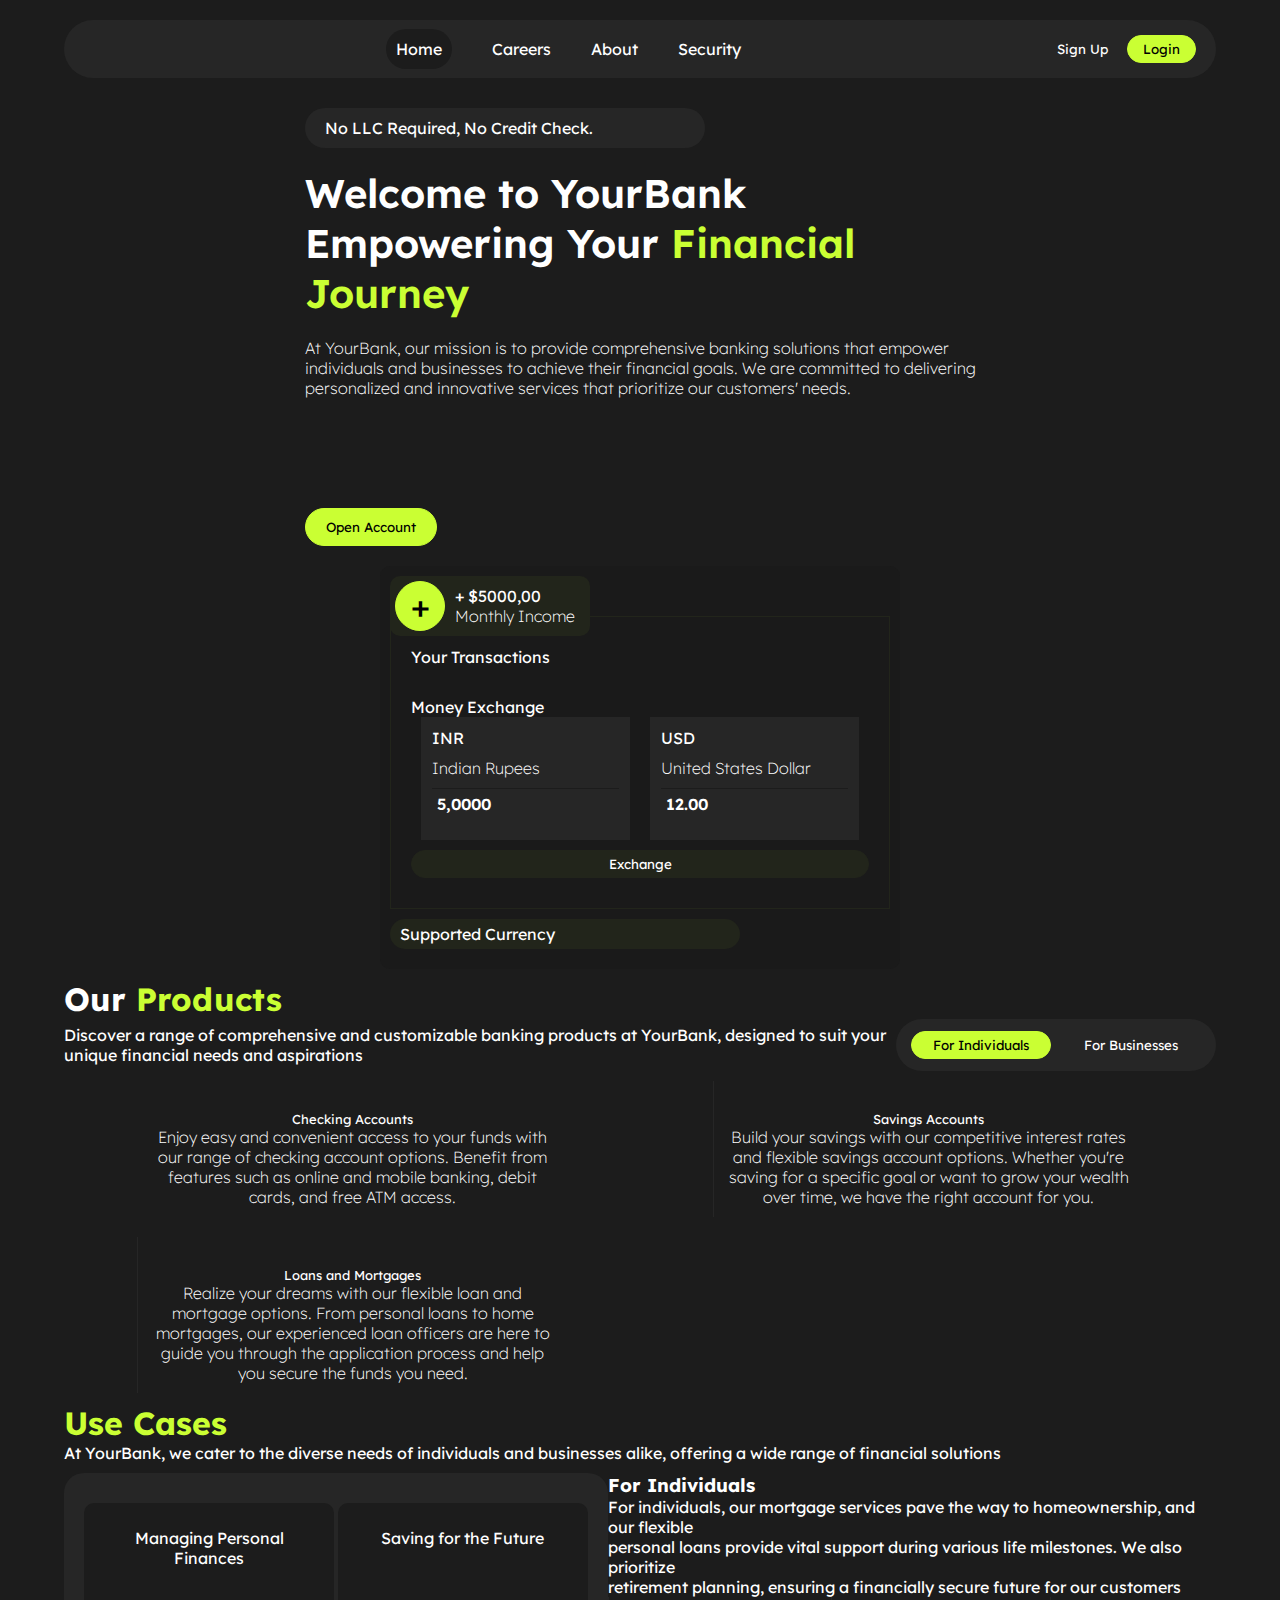
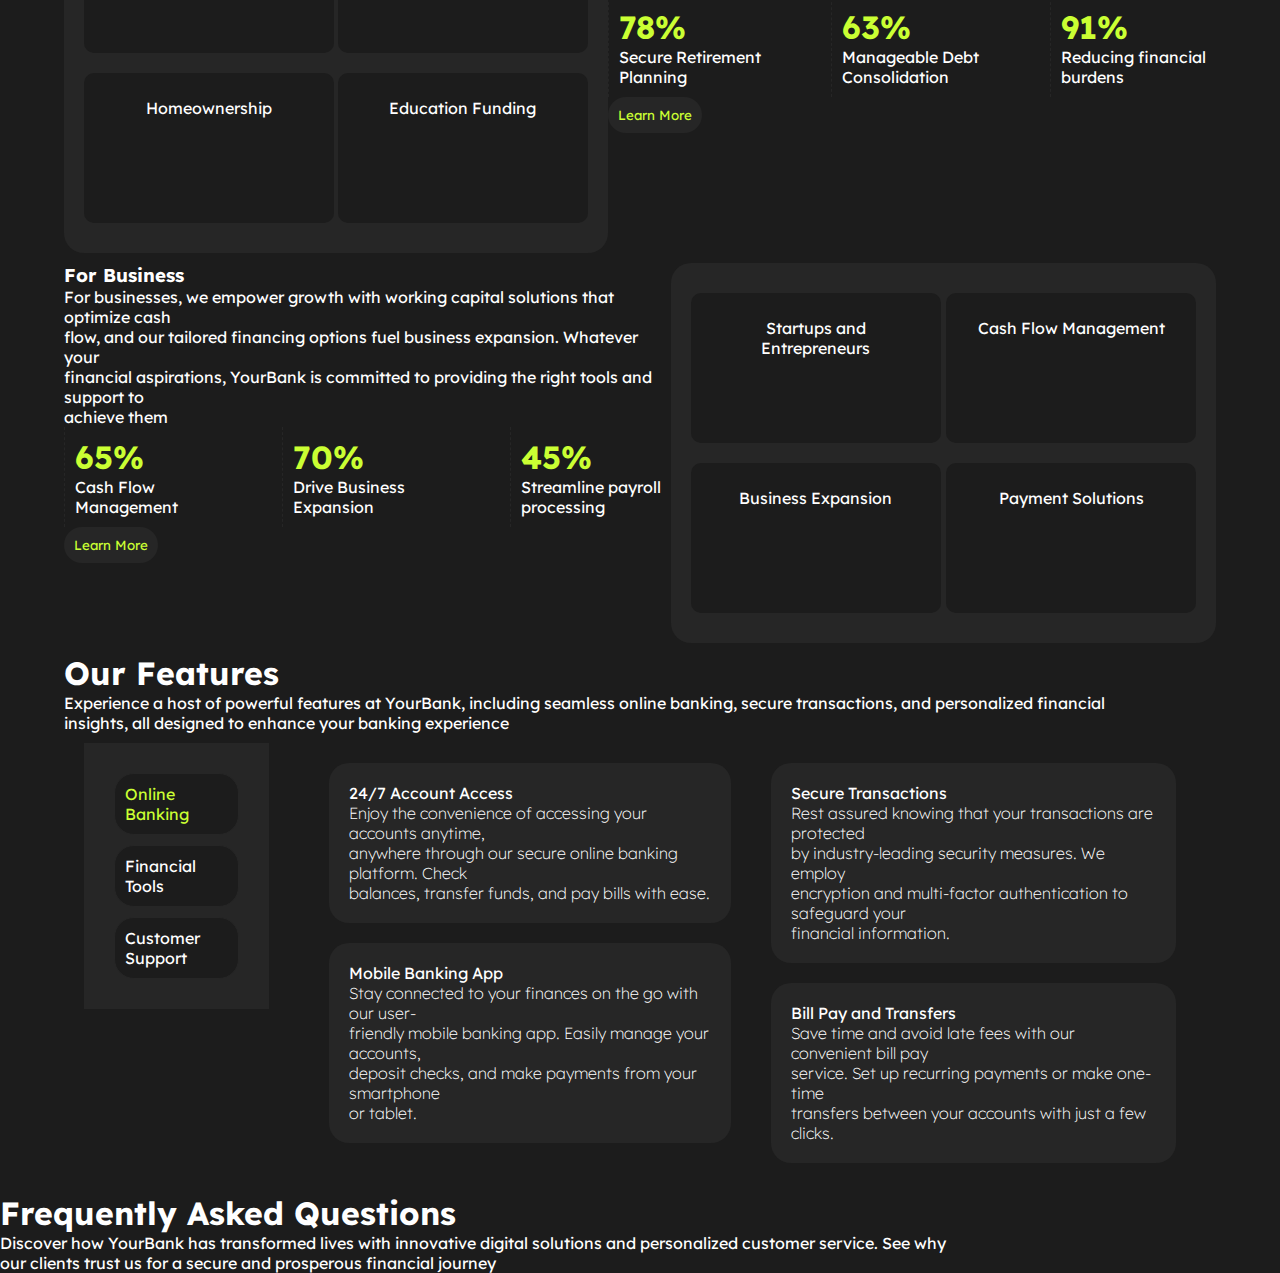
==== Index.html @ 78789236 "Merge pull request #1 from DilshodZ/main" ====
<!DOCTYPE html>
<html lang="en">
<head>
    <meta charset="UTF-8">
    <meta name="viewport" content="width=device-width, initial-scale=1.0">
    <!-- Bootstrap -->
    <link href="https://cdn.jsdelivr.net/npm/bootstrap@5.0.2/dist/css/bootstrap.min.css" rel="stylesheet" integrity="sha384-EVSTQN3/azprG1Anm3QDgpJLIm9Nao0Yz1ztcQTwFspd3yD65VohhpuuCOmLASjC" crossorigin="anonymous">
    <!-- Icon -->
    <link rel="stylesheet" href="https://cdnjs.cloudflare.com/ajax/libs/font-awesome/6.6.0/css/all.min.css" integrity="sha512-Kc323vGBEqzTmouAECnVceyQqyqdsSiqLQISBL29aUW4U/M7pSPA/gEUZQqv1cwx4OnYxTxve5UMg5GT6L4JJg==" crossorigin="anonymous" referrerpolicy="no-referrer" />
    <!-- Style  link-->
     <link rel="stylesheet" href="./HomeCSS/style.css">
    <!-- Icon -->
     <link rel="shortcut icon" href="./Img/Logo/logo.png" type="image/x-icon">
    <title>YourBank</title>
</head>
<body>
<!-- Head img -->
    <div class="h-img">
        <img src="./Img/HomeImg/bg/main-bg.png" alt="">
    </div>
<!-- Head img -->
<!-- Navbar section start -->
    <div class="nav-all cont">
        <nav id="navbar">
            <div class="logo">
                <a href="./Index.html"><img src="./Img/HomeImg/icon/Logo-1.png" alt=""></a>
            </div>
            <ul class="nav-list">
                <div class="x">X</div>
                <li class="nav-itm">
                    <a href="" class="hom">Home</a>
                </li>
                <li class="nav-itm">
                    <a href="">Careers</a>
                </li>
                <li class="nav-itm">
                    <a href="">About</a>
                </li>
                <li class="nav-itm">
                    <a href="">Security</a>
                </li>
                <div class="nav-btns2">
                    <button class="nav-btn"><a href="">Sign Up</a></button>
                    <button class="nav-btn"><a href="">Login</a></button>
                </div>
            </ul>
            <div class="nav-btns">
                <button class="nav-btn"><a href="">Sign Up</a></button>
                <button class="nav-btn"><a href="">Login</a></button>
            </div>
            <div class="menu">
                <img src="./Img/HomeImg/icon/Button.png" alt="">
            </div>
        </nav>
    </div>
<!-- Navbar section end -->

<!-- Home section start -->
    <section id="home" class="cont">
        <div class="home-all">
            <div class="home-card">
                <div class="hom-verfy">
                    <img src="./Img/HomeImg/icon/verify.png" alt="">
                    <div>No LLC Required, No Credit Check.</div>
                </div>
                <div class="home-welcom">Welcome to YourBank <br>
                    Empowering Your <span>Financial <br> Journey</span></div>
                <p>At YourBank, our mission is to provide comprehensive banking solutions that empower <br>
                    individuals and businesses to achieve their financial goals. We are committed to delivering <br>
                    personalized and innovative services that prioritize our customers' needs.</p>
                <button class="home-btn"><a href="">Open Account</a></button>
            </div>
            <div class="home-card h-card">
                <div class="home-card-bg">
                    <img src="./Img/HomeImg/card/main-img.png" alt="">
                </div>
                <div class="home-usd">
                    <button class="home-btn2">+</button>
                    <div class="home-usd-text">
                        <div>+ $5000,00</div>
                        <div>Monthly Income</div>
                    </div>
                </div>
                <div class="home-img">
                    <div class="h-text">Your Transactions</div>
                    <img src="./Img/HomeImg/card/Container.png" alt="" class="home-img2">
                    <div class="h-money">Money Exchange</div>
                    <div class="home-money">
                        <div class="money-card">
                            <div class="money-img">
                                <img src="./Img/HomeImg/icon/Image (15).png" alt="">
                                <div>INR</div>
                            </div>
                            <p>Indian Rupees</p>
                            <div class="money-d">5,0000</div>
                        </div>
                        <div class="money-card">
                            <div class="money-img">
                                <img src="./Img/HomeImg/icon/Image (14).png" alt="">
                                <div>USD</div>
                            </div>
                            <p>United States Dollar</p>
                            <div class="money-d">12.00</div>
                        </div>
                    </div>
                    <button class="monay-btn">Exchange</button>
                </div>
                <div class="erth">
                    <div>Supported Currency</div>
                    <img src="./Img/HomeImg/icon/$.png" alt="">
                    <img src="./Img/HomeImg/icon/э.png" alt="">
                    <img src="./Img/HomeImg/icon/bitcoin.png" alt="">
                    <img src="./Img/HomeImg/icon/erth.png" alt="">
                </div>
            </div>
        </div>
    </section>
<!-- Home section end -->

<!-- Main section start -->
    <main id="main" class="cont">
        <h1>Our <span>Products</span></h1>
        <div class="main-text">
            <div>Discover a range of comprehensive and customizable banking products at YourBank, designed to suit your <br> unique financial needs and aspirations</div>
            <div class="main-btns">
                <button class="main-btn">For Individuals</button>
                <button class="main-btn">For Businesses</button>
            </div>
        </div>
        <div class="main-cards">
            <div class="main-card">
                <img src="./Img/HomeImg/icon/card.png" alt="">
                <p>Checking Accounts</p>
                <div>Enjoy easy and convenient access to your funds with <br>
                    our range of checking account options. Benefit from <br>
                    features such as online and mobile banking, debit <br>
                    cards, and free ATM access.</div>
            </div>
            <div class="main-card">
                <img src="./Img/HomeImg/icon/card 2.png" alt="">
                <p>Savings Accounts</p>
                <div>Build your savings with our competitive interest rates <br>
                    and flexible savings account options. Whether you're <br>
                    saving for a specific goal or want to grow your wealth <br>
                    over time, we have the right account for you.</div>
            </div>
            <div class="main-card">
                <img src="./Img/HomeImg/icon/card 3.png" alt="">
                <p>Loans and Mortgages</p>
                <div>Realize your dreams with our flexible loan and <br>
                    mortgage options. From personal loans to home <br>
                    mortgages, our experienced loan officers are here to <br>
                    guide you through the application process and help <br>
                    you secure the funds you need.</div>
            </div>
        </div>
    </main>
<!-- Main section end -->

<!-- User-Cases section start -->
    <section id="user" class="cont">
        <h1 class="userh1">Use Cases</h1>
        <p>At YourBank, we cater to the diverse needs of individuals and businesses alike, offering a wide range of financial solutions</p>
        <div class="user-cards">
            <div class="user-card">
                <div class="user-all">
                    <img src="./Img/HomeImg/bg/start-bg.png" alt="" class="user-img">
                    <div class="user-icons">
                        <div class="user-icon">
                            <img src="./Img/HomeImg/icon/icon user.png" alt="">
                            <p>Managing Personal <br> Finances</p>
                        </div>
                        <div class="user-icon">
                            <img src="./Img/HomeImg/icon/user icon 2.png" alt="">
                            <p>Saving for the Future</p>
                        </div>
                    </div>
                    <div class="user-icons">
                        <div class="user-icon">
                            <img src="./Img/HomeImg/icon/user icon 3.png" alt="">
                            <p>Homeownership</p>
                        </div>
                        <div class="user-icon">
                            <img src="./Img/HomeImg/icon/user icon 4.png" alt="">
                            <p>Education Funding</p>
                        </div>
                    </div>
                </div>
                <div class="user-num">
                    <h3>For Individuals</h3>
                    <p>For individuals, our mortgage services pave the way to homeownership, and our flexible <br>
                        personal loans provide vital support during various life milestones. We also prioritize <br>
                        retirement planning, ensuring a financially secure future for our customers</p>
                    <div class="user-fo">
                        <div class="u-fo">
                            <h1>78%</h1>
                            <p>Secure Retirement <br> Planning</p>
                        </div>
                        <div class="u-fo">
                            <h1>63%</h1>
                            <p>Manageable Debt <br> Consolidation</p>
                        </div>
                        <div class="u-fo">
                            <h1>91%</h1>
                            <p>Reducing financial <br> burdens</p>
                        </div>
                    </div>
                    <button class="user-btn">Learn More</button>
                </div>
            </div>
            <div class="user-card">
                <div class="user-num">
                    <h3>For Business</h3>
                    <p> For businesses, we empower growth with working capital solutions that optimize cash <br>
                        flow, and our tailored financing options fuel business expansion. Whatever your <br>
                        financial aspirations, YourBank is committed to providing the right tools and support to <br>
                        achieve them</p>
                    <div class="user-fo">
                        <div class="u-fo">
                            <h1>65%</h1>
                            <p>Cash Flow <br> Management</p>
                        </div>
                        <div class="u-fo">
                            <h1>70%</h1>
                            <p>Drive Business <br> Expansion</p>
                        </div>
                        <div class="u-fo">
                            <h1>45%</h1>
                            <p>Streamline payroll <br> processing</p>
                        </div>
                    </div>
                    <button class="user-btn">Learn More</button>
                </div>
                <div class="user-all">
                    <img src="./Img/HomeImg/bg/user-bg.png" alt="" class="user-img">
                    <div class="user-icons">
                        <div class="user-icon">
                            <img src="./Img/HomeImg/icon/for icon 1.png" alt="">
                            <p>Startups and <br> Entrepreneurs</p>
                        </div>
                        <div class="user-icon">
                            <img src="./Img/HomeImg/icon/for icon 2.png" alt="">
                            <p>Cash Flow Management</p>
                        </div>
                    </div>
                    <div class="user-icons">
                        <div class="user-icon">
                            <img src="./Img/HomeImg/icon/for icon 3.png" alt="">
                            <p>Business Expansion</p>
                        </div>
                        <div class="user-icon">
                            <img src="./Img/HomeImg/icon/for icon 4.png" alt="">
                            <p>Payment Solutions</p>
                        </div>
                    </div>
                </div>
            </div>
        </div>
    </section>
<!-- User-Cases section end -->

<!-- Our section start -->
    <section id="our" class="cont">
        <h1>Our <span>Features</span></h1>
        <p>Experience a host of powerful features at YourBank, including seamless online banking, secure transactions, and personalized financial <br>
            insights, all designed to enhance your banking experience</p>
        <div class="our-all">
            <div class="our-card">
                <div class="our-btn">
                    <div class="our-text" id="o1">Online Banking</div>
                    <div class="our-text" id="o2">Financial Tools</div>
                    <div class="our-text" id="o3">Customer Support</div>
                </div>
            </div>
            <div class="our-card" id="c-1">
                <div class="our-acc">
                    <div class="our-mob">
                        <div class="our-m">
                            <div>24/7 Account Access</div>
                            <img src="./Img/HomeImg/icon/right.png" alt="">
                        </div>
                        <p>Enjoy the convenience of accessing your accounts anytime, <br>
                            anywhere through our secure online banking platform. Check <br>
                            balances, transfer funds, and pay bills with ease.</p>
                    </div>
                    <div class="our-mob">
                        <div class="our-m">
                            <div>Mobile Banking App</div>
                            <img src="./Img/HomeImg/icon/right.png" alt="">
                        </div>
                        <p>Stay connected to your finances on the go with our user- <br>
                        friendly mobile banking app. Easily manage your accounts, <br>
                        deposit checks, and make payments from your smartphone <br>
                        or tablet.</p>
                    </div>
                </div>
                <div class="our-acc">
                    <div class="our-mob">
                        <div class="our-m">
                            <div>Secure Transactions</div>
                            <img src="./Img/HomeImg/icon/right.png" alt="">
                        </div>
                        <p>Rest assured knowing that your transactions are protected <br>
                            by industry-leading security measures. We employ <br>
                            encryption and multi-factor authentication to safeguard your <br>
                            financial information.</p>
                    </div>
                    <div class="our-mob">
                        <div class="our-m">
                            <div>Bill Pay and Transfers</div>
                            <img src="./Img/HomeImg/icon/right.png" alt="">
                        </div>
                        <p>Save time and avoid late fees with our convenient bill pay <br>
                            service. Set up recurring payments or make one-time <br>
                            transfers between your accounts with just a few clicks.</p>
                    </div>
                </div>
            </div>
            <div class="our-card" id="c-2">
                <div class="our-acc">
                    <div class="our-mob">
                        <div class="our-m">
                            <div>2/7 Account Access</div>
                            <img src="./Img/HomeImg/icon/right.png" alt="">
                        </div>
                        <p>Enjoy the convenience of accessing your accounts anytime, <br>
                            anywhere through our secure online banking platform. Check <br>
                            balances, transfer funds, and pay bills with ease.</p>
                    </div>
                    <div class="our-mob">
                        <div class="our-m">
                            <div>Mobile Banking App</div>
                            <img src="./Img/HomeImg/icon/right.png" alt="">
                        </div>
                        <p>Stay connected to your finances on the go with our user- <br>
                        friendly mobile banking app. Easily manage your accounts, <br>
                        deposit checks, and make payments from your smartphone <br>
                        or tablet.</p>
                    </div>
                </div>
                <div class="our-acc">
                    <div class="our-mob">
                        <div class="our-m">
                            <div>Secure Transactions</div>
                            <img src="./Img/HomeImg/icon/right.png" alt="">
                        </div>
                        <p>Rest assured knowing that your transactions are protected <br>
                            by industry-leading security measures. We employ <br>
                            encryption and multi-factor authentication to safeguard your <br>
                            financial information.</p>
                    </div>
                    <div class="our-mob">
                        <div class="our-m">
                            <div>Bill Pay and Transfers</div>
                            <img src="./Img/HomeImg/icon/right.png" alt="">
                        </div>
                        <p>Save time and avoid late fees with our convenient bill pay <br>
                            service. Set up recurring payments or make one-time <br>
                            transfers between your accounts with just a few clicks.</p>
                    </div>
                </div>
            </div>
            <div class="our-card" id="c-3">
                <div class="our-acc">
                    <div class="our-mob">
                        <div class="our-m">
                            <div>24/7 Account Access</div>
                            <img src="./Img/HomeImg/icon/right.png" alt="">
                        </div>
                        <p>Enjoy the convenience of accessing your accounts anytime, <br>
                            anywhere through our secure online banking platform. Check <br>
                            balances, transfer funds, and pay bills with ease.</p>
                    </div>
                    <div class="our-mob">
                        <div class="our-m">
                            <div>Mobile Banking App</div>
                            <img src="./Img/HomeImg/icon/right.png" alt="">
                        </div>
                        <p>Stay connected to your finances on the go with our user- <br>
                        friendly mobile banking app. Easily manage your accounts, <br>
                        deposit checks, and make payments from your smartphone <br>
                        or tablet.</p>
                    </div>
                </div>
                <div class="our-acc">
                    <div class="our-mob">
                        <div class="our-m">
                            <div>Secure Transactions</div>
                            <img src="./Img/HomeImg/icon/right.png" alt="">
                        </div>
                        <p>Rest assured knowing that your transactions are protected <br>
                            by industry-leading security measures. We employ <br>
                            encryption and multi-factor authentication to safeguard your <br>
                            financial information.</p>
                    </div>
                    <div class="our-mob">
                        <div class="our-m">
                            <div>B Pay and Transfers</div>
                            <img src="./Img/HomeImg/icon/right.png" alt="">
                        </div>
                        <p>Save time and avoid late fees with our convenient bill pay <br>
                            service. Set up recurring payments or make one-time <br>
                            transfers between your accounts with just a few clicks.</p>
                    </div>
                </div>
            </div>
        </div>
    </section>
<!-- Our section end -->

<!-- Frequently section start -->
    <section id="frequenty">
        <h1><span>Frequently</span> Asked Questions</h1>
        <p>Discover how YourBank has transformed lives with innovative digital solutions and personalized customer service. See why <br>
            our clients trust us for a secure and prosperous financial journey</p>
        <div class="frequenty-all">
            <div class="frequenty-card"></div>
        </div>
    </section>
<!-- Frequently section end -->
<!-- Script -->
    <script src="./Js/HomeJS/Home.js"></script>
</body>
</html>
---- HomeCSS/style.css ----
@import url('https://fonts.googleapis.com/css2?family=Inter:ital,opsz,wght@0,14..32,100..900;1,14..32,100..900&family=Lexend:wght@100..900&family=Montserrat:ital,wght@0,100..900;1,100..900&display=swap');
* {
    padding: 0; margin: 0;
    box-sizing: border-box;
    transition: 0.4s;
    font-family: 'Lexend', sans-serif;
    color: #fff;
}
a {
    text-decoration: none;
    color: #fff;
}
:root {
    --bg-color: #CAFF33;
    --grey-color: #1C1C1C;
    --grey-2: #262626;
}
.cont {
    width: 90%;
    margin: 0 auto;
}
body {
    overflow-x: hidden;
    background-color: var(--grey-color);
}
/* Head img */
.h-img {
    position: absolute;
    top: 0; left: 0;
    z-index: -1;
}
/* Head img */
/* Navbar css start */
.nav-all {
    position: sticky;
    left: 0; right: 0; top: 0;
    z-index: 100;
}
#navbar {
    display: flex;
    align-items: center;
    justify-content: space-between;
    background-color: var(--grey-2);
    padding: 15px 20px;
    border-radius: 40px;
    margin: 20px auto;
}
.hom {
    background-color: var(--grey-color);
    padding: 10px;
    border-radius: 20px;
}
.nav-list {
    display: flex;
    align-items: center;
    margin-bottom: 0px;
}
.nav-itm {
    list-style: none;
    margin: 0 20px;
}
.nav-itm a:hover {
    color: var(--bg-color);
}
.nav-btn:first-child {
    background-color: transparent;
    border: none;
    padding: 5px 15px;
    border-radius: 20px;
}
.nav-btn:first-child a:hover {
    color: var(--bg-color);
}
.nav-btn:first-child:hover {
    background-color: var(--grey-color);
}
.nav-btn:last-child {
    background-color: var(--bg-color);
    border-radius: 20px;
    padding: 5px 15px;
    border: 1px solid var(--bg-color);
}
.nav-btn:last-child:hover {
    background-color: transparent;
}
.nav-btn:last-child a:hover {
    color: var(--bg-color);
}
.nav-btn:last-child a {
    color: #000;
}
.nav-btns2 {
    display: none;
}
.menu {
    font-size: x-large;
    display: none;
}
.x {
    display: none;
}
@media screen and (max-width: 900px) {
    #navbar {
        position: relative;
        width: 100%;
    }
    .nav-list {
        position: absolute;
        flex-direction: column;
        background-color: #262626a6;
        width: 500px;
        top: -19px; left: -100px;
        height: 100vh;
        backdrop-filter: blur(30px);
        transition: 0.6s;
        transform: translateX(-900px);
    }
    .nav-o {
        transform: translateX(0px) !important;
    }
    .nav-itm {
        margin: 20px 0;
    }
    .nav-btns {
        display: none;
    }
    .nav-btns2 {
        display: block;
        text-align: center;
    }
    .nav-btns2 button {
        margin: 10px auto;
    }
    .menu {
        display: block;
        cursor: pointer;
    }
    .x {
        display: block;
        color: var(--bg-color);
        font-size: xx-large;
        position: absolute;
        right: 10px;
        cursor: pointer;
    }
}
@media screen and (max-width: 500px) {
    .nav-list {
        width: 100%;
        left: -3px; top: 0;
    }
}
/* Navbar css end */

/* Home css start */
#home {
    height: 80vh;
    display: flex;
    align-items: center;
    position: relative;
    top: 0;
}
.home-all {
    width: 100%;
    display: flex;
    align-items: center;
    justify-content: space-between;
}
.home-card {
    /* width: 700px; */
}
.home-card:last-child {
    background-color: #1A1A1A;
    padding: 10px;
    margin-right: 150px;
    border-radius: 10px;
}
.home-card-bg {
    position: absolute;
    right: 0;
    z-index: -1;
}
.hom-verfy {
    display: flex;
    align-items: center;
    background-color: var(--grey-2);
    width: 400px;
    padding: 10px;
    border-radius: 20px;
}
.hom-verfy div {
    margin-left: 10px;
}
.home-welcom {
    margin: 20px 0;
    font-size: 2.5em;
    font-weight: 600;
}
.home-welcom span {
    color: var(--bg-color);
}
.home-card p {
    margin: 10px 0;
    font-weight: 200;
}
.home-btn {
    background-color: var(--bg-color);
    border: 1px solid var(--bg-color);
    padding: 10px 20px;
    border-radius: 20px;
    margin-top: 100px;
}
.home-btn:hover {
    background-color: transparent;
}
.home-btn a:hover {
    color: var(--bg-color);
}
.home-btn a {
    color: #000;
}
.home-usd {
    display: flex;
    align-items: center;
    background-color: #22251B;
    width: 200px;
    padding: 5px;
    border-radius: 10px;
    margin-bottom: -20px;
}
.home-usd-text div:last-child {
    font-weight: 200;
}
.home-btn2 {
    width: 50px;
    height: 50px;
    border-radius: 50%;
    background-color: var(--bg-color);
    font-size: xx-large;
    color: #000;
    border: 1px solid var(--bg-color);
    margin-right: 10px;
    display: flex;
    align-items: center;
    justify-content: center;
}
.home-btn2:hover {
    background-color: transparent;
    color: var(--bg-color);
}
.home-img {
    border: 1px solid #22251B;
    padding: 20px;
    width: 500px;
}
.h-text {
    margin: 10px 0;
}
.home-money {
    display: flex;
    align-items: center;
    justify-content: space-between;
}
.money-card {
    border: 1px solid var(--grey-2);
    padding: 10px;
    width: 100%;
    background-color: var(--grey-2);
    margin: 0 10px;
}
.money-img {
    display: flex;
    align-items: center;
}
.money-d {
    border-top: 1px solid var(--grey-color);
    margin: 10px 0;
    padding: 5px;
    display: flex;
    align-items: center;
    font-weight: 600;
}
.monay-btn {
    width: 100%;
    margin: 10px 0;
    border: 1px solid #22251B;
    padding: 5px;
    border-radius: 20px;
    background-color: #22251B;
}
.erth {
    width: 350px;
    display: flex;
    align-items: center;
    background-color: #22251B;
    border-radius: 20px;
    padding: 5px 10px;
    margin: 10px 0;
}
@media screen and (max-width: 1500px) {
    #home {
        height: auto;
        padding: 10px;
    }
    .home-all {
        flex-direction: column;
        justify-content: center;
    }
    .home-card:last-child {
        margin-right: 0px;
        margin-top: 20px;
    }
}
@media screen and (max-width: 600px) {
    .home-card:first-child {
        text-align: center;
    }
    .home-btn {
        margin-top: 40px;
    }
    .home-card:last-child {
        width: 100%;
        background-color: transparent;
        margin: 0 auto;
        justify-content: center;
    }
    .home-money {
        width: 100%;
        flex-direction: column;
        justify-content: center;
    }
    .home-img {
        margin: 0 auto;
        width: 100%;
    }
    .home-img2 {
        width: 100%;
    }
    .cont {
        width: 97%;
    }
    .home-welcom {
        font-size: xx-large;
    }
    .hom-verfy {
        width: 100%;
    }
}
@media screen and (max-width: 500px) {
    .home-card:first-child {
        width: 100%;
    }
    .home-card-bg {
        display: none;
    }
    .erth {
        width: 100%;
    }
}
/* Home css end */

/* Main css start */
#main h1 span {
    color: var(--bg-color);
}
.main-text {
    width: 100%;
    display: flex;
    justify-content: space-between;
    align-items: center;
}
.main-btns {
    background-color: var(--grey-2);
    padding: 10px;
    border-radius: 40px;
    display: flex;
    align-items: center;
}
.main-btn {
    margin: 0 5px;
    width: 140px;
}
.main-btn:first-child {
    background-color: var(--bg-color);
    border: 1px solid var(--bg-color);
    color: #000;
    padding: 5px;
    border-radius: 20px;
}
.main-btn:first-child:hover {
    background-color: transparent;
    color: var(--bg-color);
}
.main-btn:last-child {
    background-color: transparent;
    border: none;
    border-radius: 20px;
    padding: 8px;
}
.main-btn:last-child:hover {
    background-color: var(--grey-color);
    color: var(--bg-color);
}
.main-cards {
    display: grid;
    grid-template-columns: repeat(auto-fit, minmax(430px, 1fr));
}
.main-card {
    width: 430px;
    padding: 10px;
    text-align: center;
    margin: 10px auto;
}
.main-card:nth-child(2) {
    border-left: 1px solid var(--grey-2);
}
.main-card:nth-child(3) {
    border-left: 1px solid var(--grey-2);
}
.main-card p {
    font-size: small;
}
.main-card div {
    font-weight: 200;
}
@media screen and (max-width: 992px) {
    .main-card:nth-child(2) {
        border-top: 1px solid var(--grey-2);
        border-left: none;
    }
    .main-card:nth-child(3) {
        border-top: 1px solid var(--grey-2);
        border-left: none;
    }
}
@media screen and (max-width: 600px) {
    #main h1 {
        text-align: center;
    }
    .main-text {
        flex-direction: column;
        text-align: center;
    }
}
@media screen and (max-width: 500px) {
    .main-cards {
        display: flex;
        align-items: center;
        flex-direction: column;
    }
    .main-card {
        width: 100%;
    }
    .main-btn {
        width: 100%
    }
}
/* Main css end */

/* User-Casses section start */
.user-img {
    position: absolute;
    z-index: 0;
    top: 0;
}
.user-all {
    background-color: var(--grey-2);
    position: relative;
    padding: 20px;
    width: 600px;
    border-radius: 20px;
}
.user-icons {
    display: flex;
    justify-content: space-between;
}
.user-icon {
    width: 250px;
    height: 150px;
    background-color: var(--grey-color);
    text-align: center;
    margin: 10px 0;
    z-index: 1;
    padding: 5px;
    border-radius: 10px;
}
.user-fo {
    display: flex;
    align-items: center;
    justify-content: space-between;
}
.user-fo h1 {
    color: var(--bg-color);
}
.u-fo {
    border-left: 1px dashed var(--grey-2);
    padding: 10px;
}
.user-card {
    display: flex;
    justify-content: space-between;
    margin: 10px 0;
}
.user-btn {
    background-color: var(--grey-2);
    color: var(--bg-color);
    padding: 10px;
    border: none;
    border-radius: 20px;
}
.userh1 {
    color: var(--bg-color);
}
@media screen and (max-width: 992px) {
    .user-card {
        flex-direction: column-reverse;
        align-items: center;
        margin: 20px 0;
    }
}
@media screen and (max-width: 640px) {
    .user-all {
        width: 100%;
        margin: 10px 0;
        padding: 10px;
    }
    .user-icon {
        width: 100%;
        margin: 10px 10px;
    }
    .user-num {
        font-size: small;
    }
}
/* User-Casses section end */

/* Our css start */
.our-all {
    display: flex;
    align-items: start;
}
.our-m {
    display: flex;
    align-items: center;
    justify-content: space-between;
}
.our-mob {
    background-color: var(--grey-2);
    margin: 20px;
    padding: 20px;
    border-radius: 20px;
    height: 200px;
}
.our-mob p {
    font-weight: 200;
}
.our-card {
    display: flex;
    margin: 0 10px;
    padding: 10px;
}
.our-btn {
    background-color: var(--grey-2);
    height: 200px;
    padding: 20px;
}
.our-text {
    background-color: var(--grey-color);
    padding: 10px;
    margin: 10px;
    border-radius: 20px;
    border: 1px solid var(--grey-2);
    cursor: pointer;
    border-radius: 20px;
}
@media screen and (max-width: 1500px) {
    .our-mob {
        height: auto;
    }
    .our-btn {
        height: auto;
    }
}
@media screen and (max-width: 992px) {
    .our-btn {
        display: none;
    }
    .our-all {
        align-items: center;
        justify-content: center;
    }
    .our-card {
        flex-direction: column;
        align-items: center;
        justify-content: center;
        margin: 10px 0;
        padding: 0;
    }
}
@media screen and (max-width: 600px) {
    .our-mob {
        width: 100%;
        margin: 10px auto;
    }
}
/* Our css end */
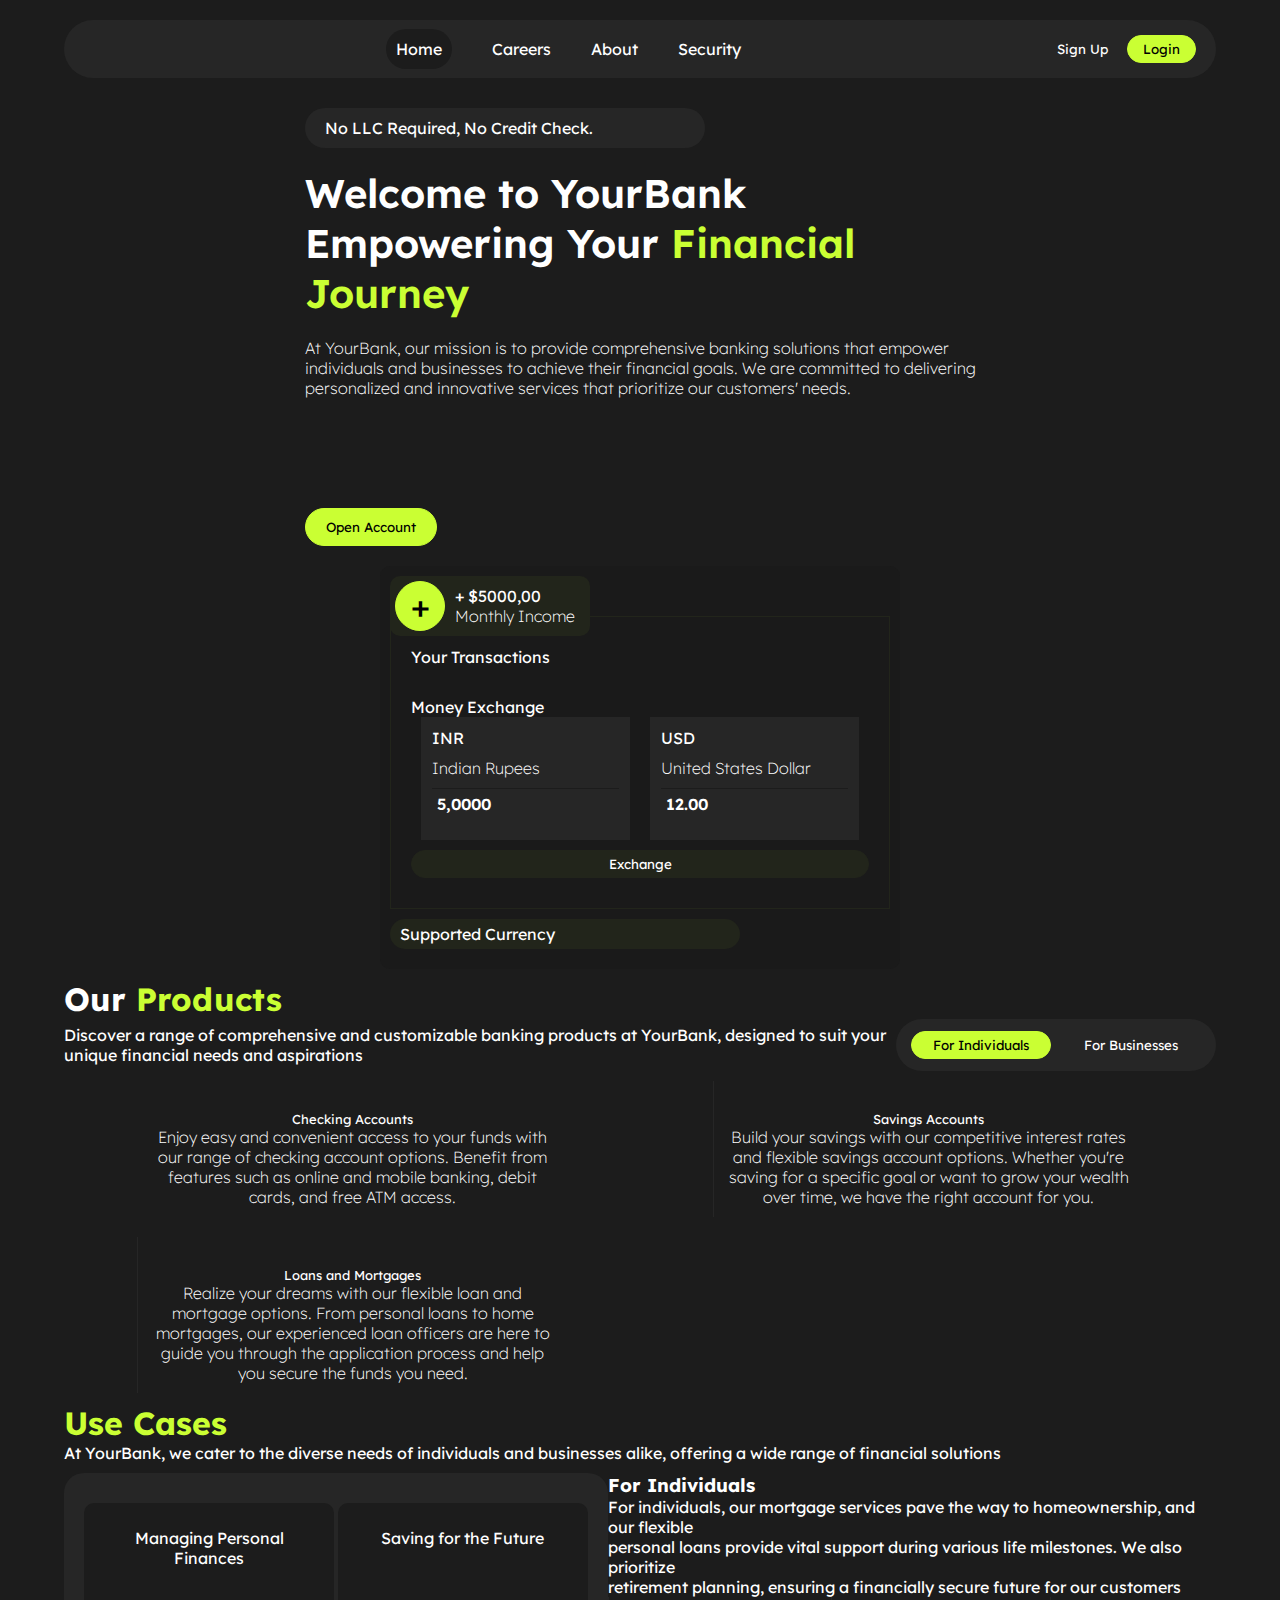
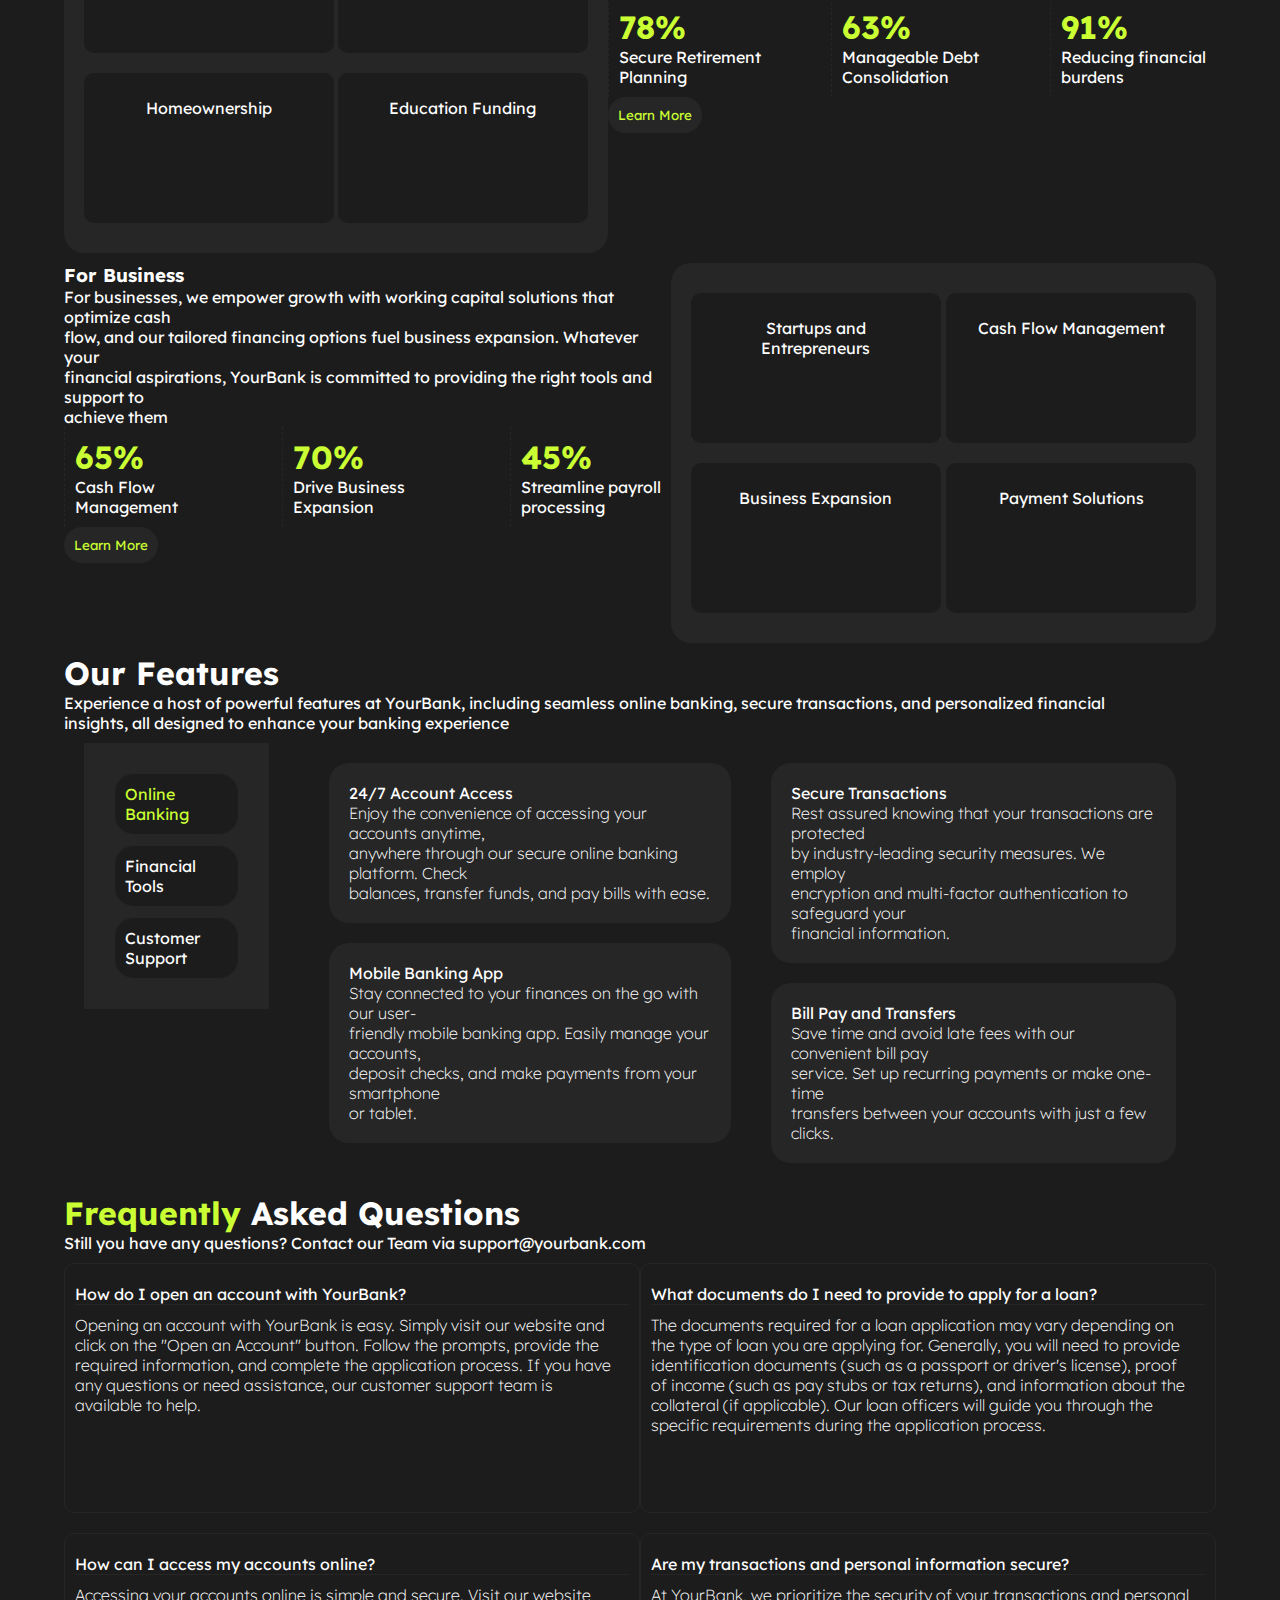
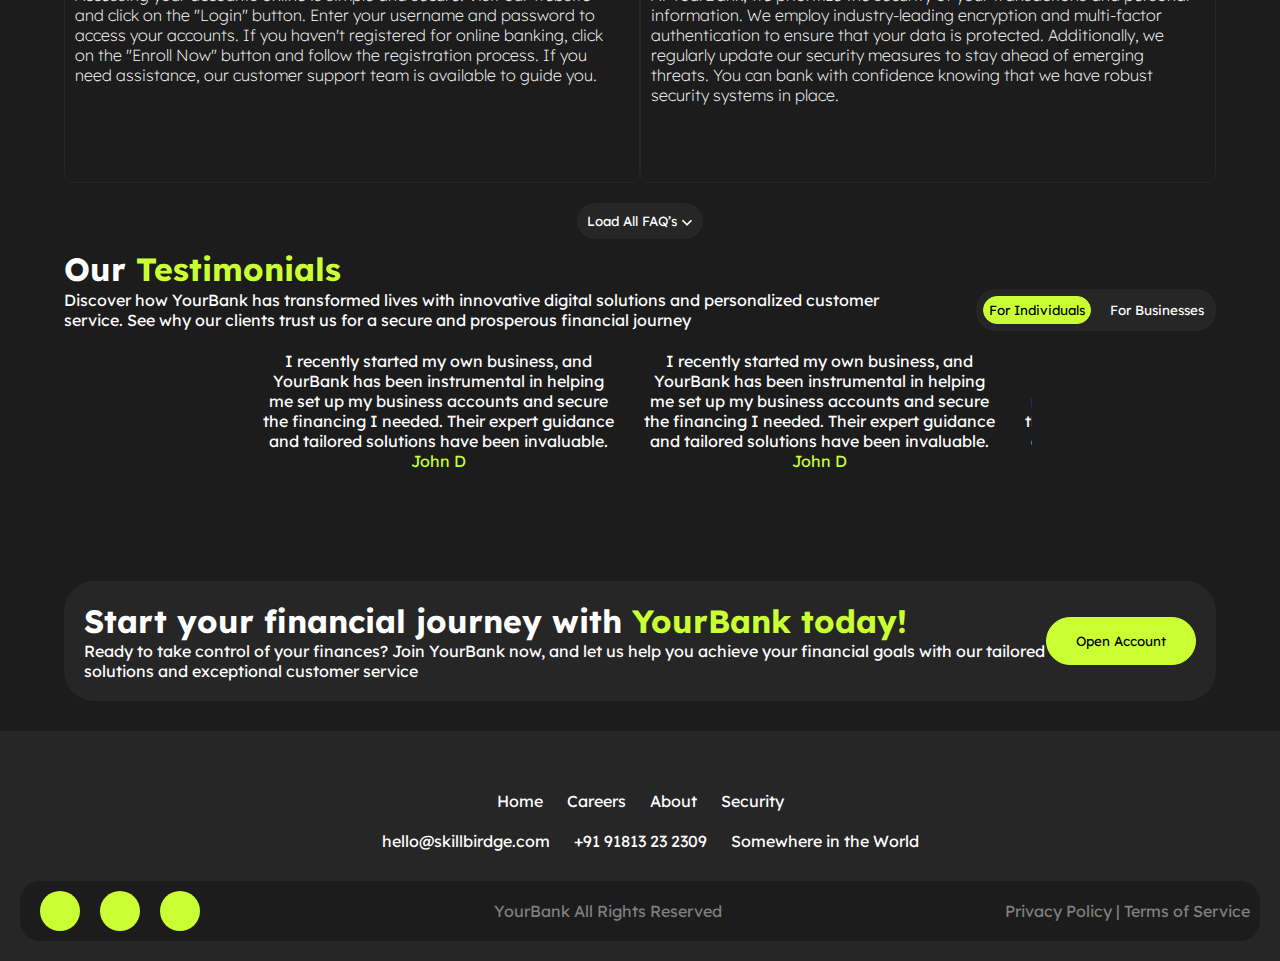
==== commit 21dd6e4f: "Merge branch 'main' of https://github.com/MAXaccUser/Bank-Company" ====
--- a/Index.html
+++ b/Index.html
@@ -11,6 +11,8 @@
      <link rel="stylesheet" href="./HomeCSS/style.css">
     <!-- Icon -->
      <link rel="shortcut icon" href="./Img/Logo/logo.png" type="image/x-icon">
+     <!-- slider -->
+     <link rel="stylesheet" href="https://cdn.jsdelivr.net/npm/swiper@11/swiper-bundle.min.css" />
     <title>YourBank</title>
 </head>
 <body>
@@ -31,13 +33,13 @@
                     <a href="" class="hom">Home</a>
                 </li>
                 <li class="nav-itm">
-                    <a href="">Careers</a>
+                    <a href="./Careers.html">Careers</a>
                 </li>
                 <li class="nav-itm">
-                    <a href="">About</a>
+                    <a href="./About.html">About</a>
                 </li>
                 <li class="nav-itm">
-                    <a href="">Security</a>
+                    <a href="./Security.html">Security</a>
                 </li>
                 <div class="nav-btns2">
                     <button class="nav-btn"><a href="">Sign Up</a></button>
@@ -45,8 +47,8 @@
                 </div>
             </ul>
             <div class="nav-btns">
-                <button class="nav-btn"><a href="">Sign Up</a></button>
-                <button class="nav-btn"><a href="">Login</a></button>
+                <button class="nav-btn"><a href="./SignUp.html">Sign Up</a></button>
+                <button class="nav-btn"><a href="./Login.html">Login</a></button>
             </div>
             <div class="menu">
                 <img src="./Img/HomeImg/icon/Button.png" alt="">
@@ -409,15 +411,186 @@
 <!-- Our section end -->
 
 <!-- Frequently section start -->
-    <section id="frequenty">
+    <section id="frequenty" class="cont">
         <h1><span>Frequently</span> Asked Questions</h1>
-        <p>Discover how YourBank has transformed lives with innovative digital solutions and personalized customer service. See why <br>
-            our clients trust us for a secure and prosperous financial journey</p>
+        <p>Still you have any questions? Contact our Team via support@yourbank.com</p>
         <div class="frequenty-all">
-            <div class="frequenty-card"></div>
-        </div>
+            <div class="frequenty-card">
+                <div class="frequenty-past">
+                    <div>How do I open an account with YourBank?</div>
+                    <p>Opening an account with YourBank is easy. Simply visit our website and <br>
+                        click on the "Open an Account" button. Follow the prompts, provide the <br>
+                        required information, and complete the application process. If you have <br>
+                        any questions or need assistance, our customer support team is <br>
+                        available to help.</p>
+                </div>
+                <div class="frequenty-past">
+                    <div>What documents do I need to provide to apply for a loan?</div>
+                    <p>The documents required for a loan application may vary depending on <br>
+                        the type of loan you are applying for. Generally, you will need to provide <br>
+                        identification documents (such as a passport or driver's license), proof <br>
+                        of income (such as pay stubs or tax returns), and information about the <br>
+                        collateral (if applicable). Our loan officers will guide you through the <br>
+                        specific requirements during the application process.</p>
+                </div>
+            </div>
+            <div class="frequenty-card">
+                <div class="frequenty-past">
+                    <div>How can I access my accounts online?</div>
+                    <p>Accessing your accounts online is simple and secure. Visit our website <br>
+                        and click on the "Login" button. Enter your username and password to <br>
+                        access your accounts. If you haven't registered for online banking, click <br>
+                        on the "Enroll Now" button and follow the registration process. If you <br>
+                        need assistance, our customer support team is available to guide you.</p>
+                </div>
+                <div class="frequenty-past">
+                    <div>Are my transactions and personal information secure?</div>
+                    <p>At YourBank, we prioritize the security of your transactions and personal <br>
+                        information. We employ industry-leading encryption and multi-factor <br>
+                        authentication to ensure that your data is protected. Additionally, we <br>
+                        regularly update our security measures to stay ahead of emerging <br>
+                        threats. You can bank with confidence knowing that we have robust <br>
+                        security systems in place.</p>
+                </div>
+            </div>
+            <div class="frequenty-card" id="frequ">
+                <div class="frequenty-past">
+                    <div>How can I access my accounts online?</div>
+                    <p>Accessing your accounts online is simple and secure. Visit our website <br>
+                        and click on the "Login" button. Enter your username and password to <br>
+                        access your accounts. If you haven't registered for online banking, click <br>
+                        on the "Enroll Now" button and follow the registration process. If you <br>
+                        need assistance, our customer support team is available to guide you.</p>
+                </div>
+                <div class="frequenty-past">
+                    <div>Are my transactions and personal information secure?</div>
+                    <p>At YourBank, we prioritize the security of your transactions and personal <br>
+                        information. We employ industry-leading encryption and multi-factor <br>
+                        authentication to ensure that your data is protected. Additionally, we <br>
+                        regularly update our security measures to stay ahead of emerging <br>
+                        threats. You can bank with confidence knowing that we have robust <br>
+                        security systems in place.</p>
+                </div>
+            </div>
+        </div>
+        <button class="frequenty-btn">Load All FAQ’s <img src="./Img/HomeImg/icon/Vector 9.png" alt=""></button>
     </section>
 <!-- Frequently section end -->
+
+<!-- Slider section start -->
+    <section id="slider" class="cont">
+        <h1>Our <span>Testimonials</span></h1>
+        <div class="slider-text">
+            <p>Discover how YourBank has transformed lives with innovative digital solutions and personalized customer <br>
+                service. See why our clients trust us for a secure and prosperous financial journey</p>
+            <div class="slider-btns">
+                <button>For Individuals</button>
+                <button>For Businesses</button>
+            </div>
+        </div>
+        <div class="slider-all">
+            <!-- <img src="./Img/HomeImg/icon/slid.png" class="slider-b" alt="" id="left"> -->
+            <div class="slider-cards">
+                <div class="slider-card">
+                    <img src="./Img/HomeImg/icon/qo'sh.png" alt="">
+                    <p>I recently started my own business, and <br>
+                        YourBank has been instrumental in helping <br>
+                        me set up my business accounts and secure <br>
+                        the financing I needed. Their expert guidance <br>
+                        and tailored solutions have been invaluable.</p>
+                    <div>John D</div>
+                </div>
+                <div class="slider-card">
+                    <img src="./Img/HomeImg/icon/qo'sh.png" alt="">
+                    <p>I recently started my own business, and <br>
+                        YourBank has been instrumental in helping <br>
+                        me set up my business accounts and secure <br>
+                        the financing I needed. Their expert guidance <br>
+                        and tailored solutions have been invaluable.</p>
+                    <div>John D</div>
+                </div>
+                <div class="slider-card">
+                    <img src="./Img/HomeImg/icon/qo'sh.png" alt="">
+                    <p>I recently started my own business, and <br>
+                        YourBank has been instrumental in helping <br>
+                        me set up my business accounts and secure <br>
+                        the financing I needed. Their expert guidance <br>
+                        and tailored solutions have been invaluable.</p>
+                    <div>John D</div>
+                </div>
+                <div class="slider-card">
+                    <img src="./Img/HomeImg/icon/qo'sh.png" alt="">
+                    <p>I recently started my own business, and <br>
+                        YourBank has been instrumental in helping <br>
+                        me set up my business accounts and secure <br>
+                        the financing I needed. Their expert guidance <br>
+                        and tailored solutions have been invaluable.</p>
+                    <div>John D</div>
+                </div>
+                <div class="slider-card">
+                    <img src="./Img/HomeImg/icon/qo'sh.png" alt="">
+                    <p>I recently started my own business, and <br>
+                        YourBank has been instrumental in helping <br>
+                        me set up my business accounts and secure <br>
+                        the financing I needed. Their expert guidance <br>
+                        and tailored solutions have been invaluable.</p>
+                    <div>John D</div>
+                </div>
+                <div class="slider-card">
+                    <img src="./Img/HomeImg/icon/qo'sh.png" alt="">
+                    <p>I recently started my own business, and <br>
+                        YourBank has been instrumental in helping <br>
+                        me set up my business accounts and secure <br>
+                        the financing I needed. Their expert guidance <br>
+                        and tailored solutions have been invaluable.</p>
+                    <div>John D</div>
+                </div>
+            </div>
+            <!-- <img src="./Img/HomeImg/icon/slider2.png" class="slider-b" alt="" id="right"> -->
+        </div>
+    </section>
+<!-- Slider section end -->
+
+<!-- financial section start -->
+    <section id="financial" class="cont">
+        <div class="financial-all">
+        <div class="financial-card">
+            <h1>Start your financial journey with <span>YourBank today!</span></h1>
+            <p>Ready to take control of your finances? Join YourBank now, and let us help you achieve your financial goals with our tailored <br>
+                solutions and exceptional customer service</p>
+        </div>
+        <button class="financial-btn"><a href="./SignUp.html">Open Account</a></button>
+        </div>
+    </section>
+<!-- financial section end -->
+
+<!-- Footer c=section start -->
+ <footer id="footer">
+    <img src="./Img/HomeImg/icon/Logo-1.png" alt="">
+    <div class="footer-card">
+        <a href="">Home</a>
+        <a href="./Careers.html">Careers</a>
+        <a href="./About.html">About</a>
+        <a href="./Security.html">Security</a>
+    </div>
+    <div class="footer-mobil">
+        <a href="mailto:hello@skillbirdge.com"><i class="fa-solid fa-envelope"></i> hello@skillbirdge.com</a>
+        <a href="tel:+91 91813 23 2309"><i class="fa-solid fa-phone"></i> +91 91813 23 2309</a>
+        <a href="https://maps.app.goo.gl/bSnuGG2Uf54yGEjBA"><i class="fa-solid fa-location-dot"></i> Somewhere in the World</a>
+    </div>
+    <div class="footer-all cont">
+        <div class="footer-icon">
+            <a href="https://www.facebook.com/"><i class="fa-brands fa-facebook"></i></a>
+            <a href="https://x.com/?lang=en"><i class="fa-brands fa-twitter"></i></a>
+            <a href="https://uz.linkedin.com/"><i class="fa-brands fa-linkedin"></i></a>
+        </div>
+        <div class="f-text">YourBank All Rights Reserved</div>
+        <div class="prive">Privacy Policy | Terms of Service</div>
+    </div>
+ </footer>
+<!-- Footer c=section end -->
+<!-- Slider link -->
+    <script src="https://cdn.jsdelivr.net/npm/swiper@11/swiper-bundle.min.js"></script>
 <!-- Script -->
     <script src="./Js/HomeJS/Home.js"></script>
 </body>
--- a/HomeCSS/style.css
+++ b/HomeCSS/style.css
@@ -5,6 +5,7 @@
     transition: 0.4s;
     font-family: 'Lexend', sans-serif;
     color: #fff;
+    
 }
 a {
     text-decoration: none;
@@ -603,4 +604,251 @@
         margin: 10px auto;
     }
 }
-/* Our css end */+/* Our css end */
+
+/* Frequnty css start */
+#frequenty h1 span {
+    color: var(--bg-color);
+}
+.frequenty-card {
+    display: flex;
+}
+.frequenty-past {
+    border: 1px solid var(--grey-2);
+    margin: 10px;
+    height: 250px;
+    padding: 10px;
+    border-radius: 10px;
+    width: 600px;
+    margin: 10px auto;
+}
+.frequenty-past div {
+    margin: 10px 0;
+    border-bottom: 1px solid var(--grey-2);
+}
+.frequenty-past p {
+    font-weight: 200;
+}
+.frequenty-btn {
+    background-color: var(--grey-2);
+    border: none;
+    padding: 10px;
+    border-radius: 20px;
+    display: block;
+    margin: 10px auto;
+}
+.frequenty-btn:hover {
+    color: var(--bg-color);
+}
+@media screen and (max-width: 1250px) {
+    .frequenty-card {
+        display: block;
+    }
+}
+@media screen and (max-width: 700px) {
+    .frequenty-past {
+        width: 100%;
+        height: auto;
+    }
+    .frequenty-past p {
+        font-size: small;
+    }
+}
+/* Frequnty css end */
+
+/* Slider css start */
+#slider h1 span {
+    color: var(--bg-color);
+}
+.slider-text {
+    display: flex;
+    align-items: center;
+    justify-content: space-between;
+}
+.slider-btns {
+    padding: 7px;
+    border-radius: 20px;
+    background-color: var(--grey-2);
+}
+.slider-btns button:first-child {
+    background-color: var(--bg-color);
+    border: 1px solid var(--bg-color);
+    padding: 5px;
+    border-radius: 20px;
+    color: #000;
+    margin-right: 10px;
+}
+.slider-btns button:first-child:hover {
+    background-color: transparent;
+    color: var(--bg-color);
+}
+.slider-btns button:last-child {
+    background-color: transparent;
+    border: none;
+    padding: 5px;
+    border-radius: 20px;
+}
+.slider-btns button:last-child:hover {
+    background-color: var(--grey-color);
+}
+.slider-all {
+    position: relative;
+    scroll-behavior: smooth;
+}
+.slider-cards {
+    display: flex;
+    white-space: nowrap;
+    overflow-x: hidden;
+    width: 68%;
+    margin: 0 auto;
+}
+.slider-card {
+    text-align: center;
+    width: 400px;
+    height: 250px;
+    margin: 0 15px;
+}
+.slider-card div {
+    color: var(--bg-color);
+}
+.slider-b {
+    top: 50%;
+    transform: translateX(-50%);
+    position: absolute;
+    cursor: pointer;
+}
+#right {
+    right: 40px;
+}
+@media screen and (max-width: 1250px) {
+    .slider-text {
+        flex-direction: column;
+        text-align: center;
+    }
+}
+@media screen and (max-width: 700px) {
+    .slider-cards {
+        width: 100%;
+    }
+}
+@media screen and (max-width: 400px) {
+    .swiper-slide p {
+        font-size: small;
+    }
+}
+/* Slider css end */
+
+/* financial css start */
+.financial-all {
+    display: flex;
+    justify-content: space-between;
+    align-items: center;
+    background-color: var(--grey-2);
+    padding: 20px;
+    border-radius: 30px;
+}
+.financial-card h1 span {
+    color: var(--bg-color);
+}
+.financial-btn {
+    background-color: var(--bg-color);
+    padding: 15px 10px;
+    border: 1px solid var(--bg-color);
+    border-radius: 30px;
+    width: 150px;
+}
+.financial-btn:hover {
+    background-color: transparent;
+}
+.financial-btn a:hover {
+    color: var(--bg-color);
+}
+.financial-btn a {
+    color: #000;
+}
+@media screen and (max-width: 1150px) {
+    .financial-all {
+        flex-direction: column;
+        text-align: center;
+    }
+}
+@media screen and (max-width: 600px) {
+    .financial-card h1 {
+        font-size: x-large;
+    }
+}
+/* financial css end */
+
+/* Footer css start */
+#footer {
+    background-color: var(--grey-2);
+    margin-top: 30px;
+    padding: 20px;
+    text-align: center;
+}
+.footer-mobil {
+    margin-top: 20px;
+}
+.footer-mobil i {
+    color: var(--bg-color);
+    margin-right: 10px;
+}
+.footer-mobil a{
+    margin-left: 10px;
+}
+.footer-card {
+    margin-top: 20px;
+}
+.footer-card a {
+    margin: 0 10px;
+}
+.footer-all {
+    width: 100%;
+    display: flex;
+    background-color: var(--grey-color);
+    padding: 10px;
+    align-items: center;
+    justify-content: space-between;
+    margin-top: 30px;
+    border-radius: 20px;
+}
+.footer-icon {
+    display: flex;
+}
+.footer-icon i {
+    width: 40px;
+    height: 40px;
+    margin: 0 10px;
+    border-radius: 50%;
+    display: flex;
+    align-items: center;
+    justify-content: center;
+    color: #000;
+    background-color: var(--bg-color);
+}
+.f-text {
+    color: gray;
+}
+.prive {
+    color: gray;
+}
+@media screen and (max-width: 760px) {
+    .footer-all {
+        flex-direction: column;
+    }
+    .footer-icon {
+        margin-top: -25px;
+    }
+    .f-text {
+        margin: 10px 0;
+    }
+    .footer-mobil {
+        border-top: 1px solid var(--grey-color);
+        padding: 10px 0 0 0;
+    }
+    .footer-card {
+        border-top: 1px solid var(--grey-color);
+        padding: 10px 0 0 0;
+    }
+}
+/* Footer css end */